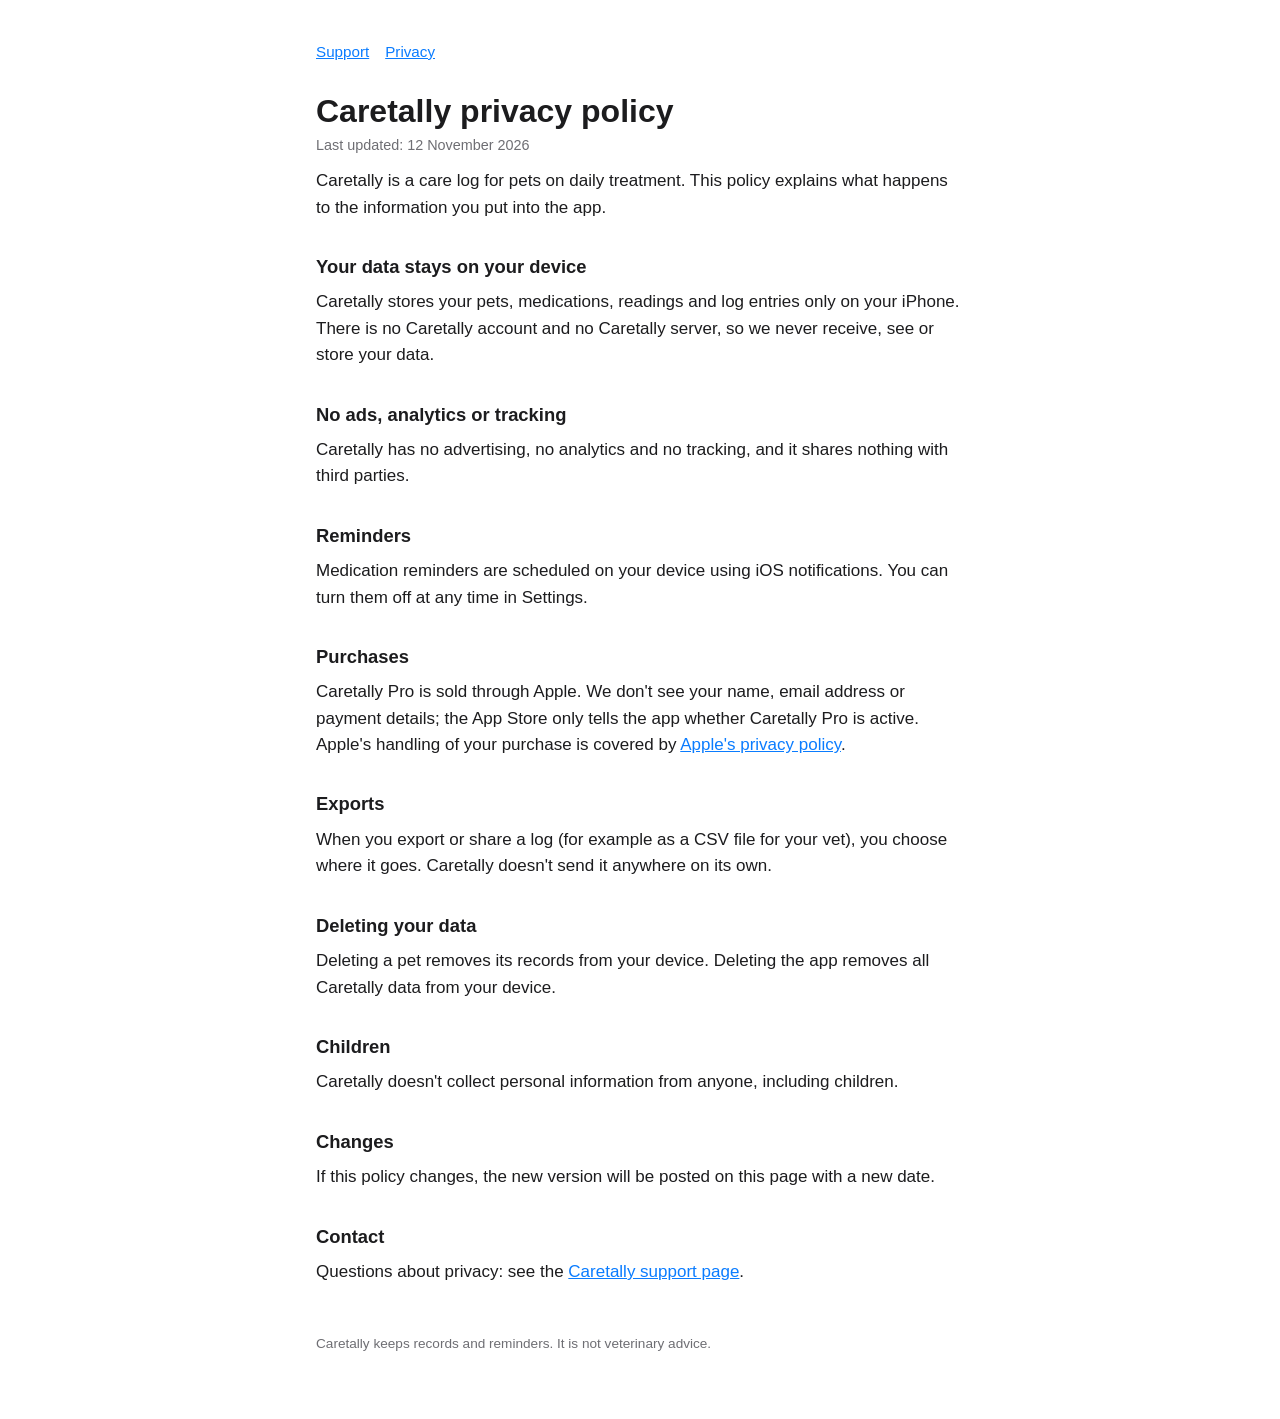
==== caretally/privacy.html @ 27a49ace "Caretally support and privacy pages" ====
<!doctype html>
<html lang="en">
<head>
<meta charset="utf-8">
<meta name="viewport" content="width=device-width, initial-scale=1">
<title>Caretally Privacy Policy</title>
<link rel="stylesheet" href="style.css">
</head>
<body>
<main>
<nav><a href="./">Support</a><a href="privacy.html">Privacy</a></nav>
<h1>Caretally privacy policy</h1>
<p class="muted">Last updated: 12 November 2026</p>

<p>Caretally is a care log for pets on daily treatment. This policy explains what happens to the information you put into the app.</p>

<h2>Your data stays on your device</h2>
<p>Caretally stores your pets, medications, readings and log entries only on your iPhone. There is no Caretally account and no Caretally server, so we never receive, see or store your data.</p>

<h2>No ads, analytics or tracking</h2>
<p>Caretally has no advertising, no analytics and no tracking, and it shares nothing with third parties.</p>

<h2>Reminders</h2>
<p>Medication reminders are scheduled on your device using iOS notifications. You can turn them off at any time in Settings.</p>

<h2>Purchases</h2>
<p>Caretally Pro is sold through Apple. We don't see your name, email address or payment details; the App Store only tells the app whether Caretally Pro is active. Apple's handling of your purchase is covered by <a href="https://www.apple.com/legal/privacy/">Apple's privacy policy</a>.</p>

<h2>Exports</h2>
<p>When you export or share a log (for example as a CSV file for your vet), you choose where it goes. Caretally doesn't send it anywhere on its own.</p>

<h2>Deleting your data</h2>
<p>Deleting a pet removes its records from your device. Deleting the app removes all Caretally data from your device.</p>

<h2>Children</h2>
<p>Caretally doesn't collect personal information from anyone, including children.</p>

<h2>Changes</h2>
<p>If this policy changes, the new version will be posted on this page with a new date.</p>

<h2>Contact</h2>
<p>Questions about privacy: see the <a href="./">Caretally support page</a>.</p>

<footer>Caretally keeps records and reminders. It is not veterinary advice.</footer>
</main>
</body>
</html>
---- caretally/style.css ----
:root { --bg:#ffffff; --fg:#1c1c1e; --muted:#6e6e73; --accent:#0a7cff; --card:#f2f2f7; }
@media (prefers-color-scheme: dark) { :root { --bg:#000000; --fg:#f5f5f7; --muted:#a1a1a6; --accent:#3a9bff; --card:#1c1c1e; } }
* { box-sizing: border-box; }
body { margin:0; background:var(--bg); color:var(--fg); font:17px/1.55 -apple-system, BlinkMacSystemFont, "Segoe UI", Roboto, sans-serif; }
main { max-width: 680px; margin: 0 auto; padding: 40px 16px 64px; }
h1 { font-size: 2rem; line-height: 1.2; margin: 0 0 4px; }
h2 { font-size: 1.15rem; margin: 32px 0 8px; }
p, li { margin: 0 0 12px; }
.muted { color: var(--muted); font-size: .9rem; }
a { color: var(--accent); }
.card { background: var(--card); border-radius: 14px; padding: 16px 18px; margin: 20px 0; }
nav { margin-bottom: 28px; font-size: .95rem; }
nav a { margin-right: 16px; }
footer { margin-top: 48px; color: var(--muted); font-size: .85rem; }
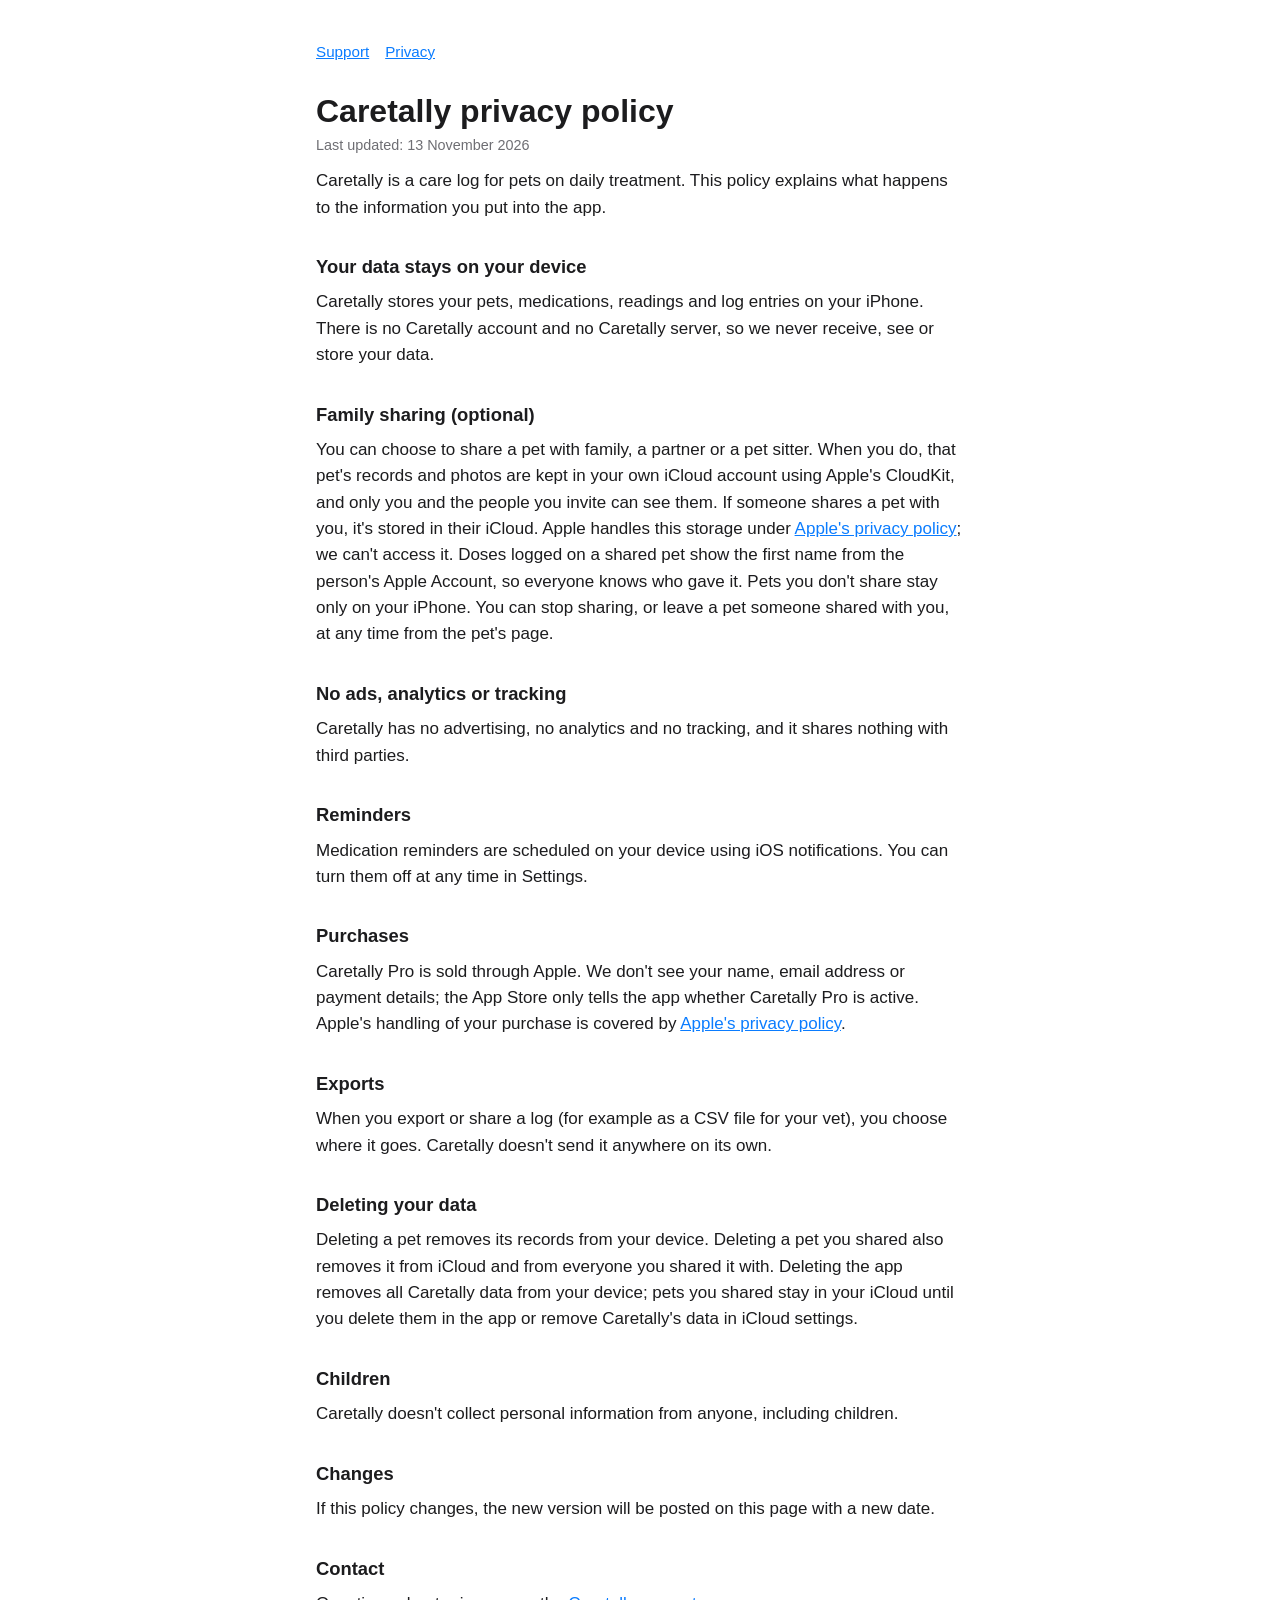
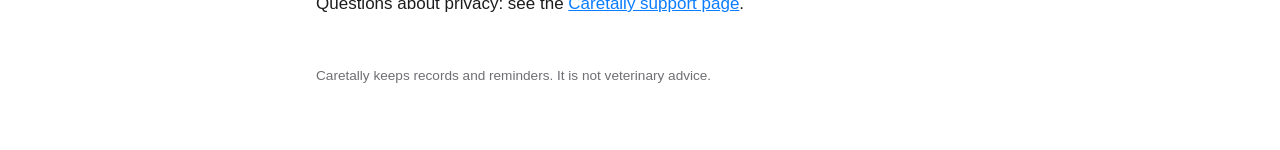
==== commit bc2cec84: "Caretally privacy: optional family sharing via iCloud" ====
--- a/caretally/privacy.html
+++ b/caretally/privacy.html
@@ -10,12 +10,15 @@
 <main>
 <nav><a href="./">Support</a><a href="privacy.html">Privacy</a></nav>
 <h1>Caretally privacy policy</h1>
-<p class="muted">Last updated: 12 November 2026</p>
+<p class="muted">Last updated: 13 November 2026</p>
 
 <p>Caretally is a care log for pets on daily treatment. This policy explains what happens to the information you put into the app.</p>
 
 <h2>Your data stays on your device</h2>
-<p>Caretally stores your pets, medications, readings and log entries only on your iPhone. There is no Caretally account and no Caretally server, so we never receive, see or store your data.</p>
+<p>Caretally stores your pets, medications, readings and log entries on your iPhone. There is no Caretally account and no Caretally server, so we never receive, see or store your data.</p>
+
+<h2>Family sharing (optional)</h2>
+<p>You can choose to share a pet with family, a partner or a pet sitter. When you do, that pet's records and photos are kept in your own iCloud account using Apple's CloudKit, and only you and the people you invite can see them. If someone shares a pet with you, it's stored in their iCloud. Apple handles this storage under <a href="https://www.apple.com/legal/privacy/">Apple's privacy policy</a>; we can't access it. Doses logged on a shared pet show the first name from the person's Apple Account, so everyone knows who gave it. Pets you don't share stay only on your iPhone. You can stop sharing, or leave a pet someone shared with you, at any time from the pet's page.</p>
 
 <h2>No ads, analytics or tracking</h2>
 <p>Caretally has no advertising, no analytics and no tracking, and it shares nothing with third parties.</p>
@@ -30,7 +33,7 @@
 <p>When you export or share a log (for example as a CSV file for your vet), you choose where it goes. Caretally doesn't send it anywhere on its own.</p>
 
 <h2>Deleting your data</h2>
-<p>Deleting a pet removes its records from your device. Deleting the app removes all Caretally data from your device.</p>
+<p>Deleting a pet removes its records from your device. Deleting a pet you shared also removes it from iCloud and from everyone you shared it with. Deleting the app removes all Caretally data from your device; pets you shared stay in your iCloud until you delete them in the app or remove Caretally's data in iCloud settings.</p>
 
 <h2>Children</h2>
 <p>Caretally doesn't collect personal information from anyone, including children.</p>
